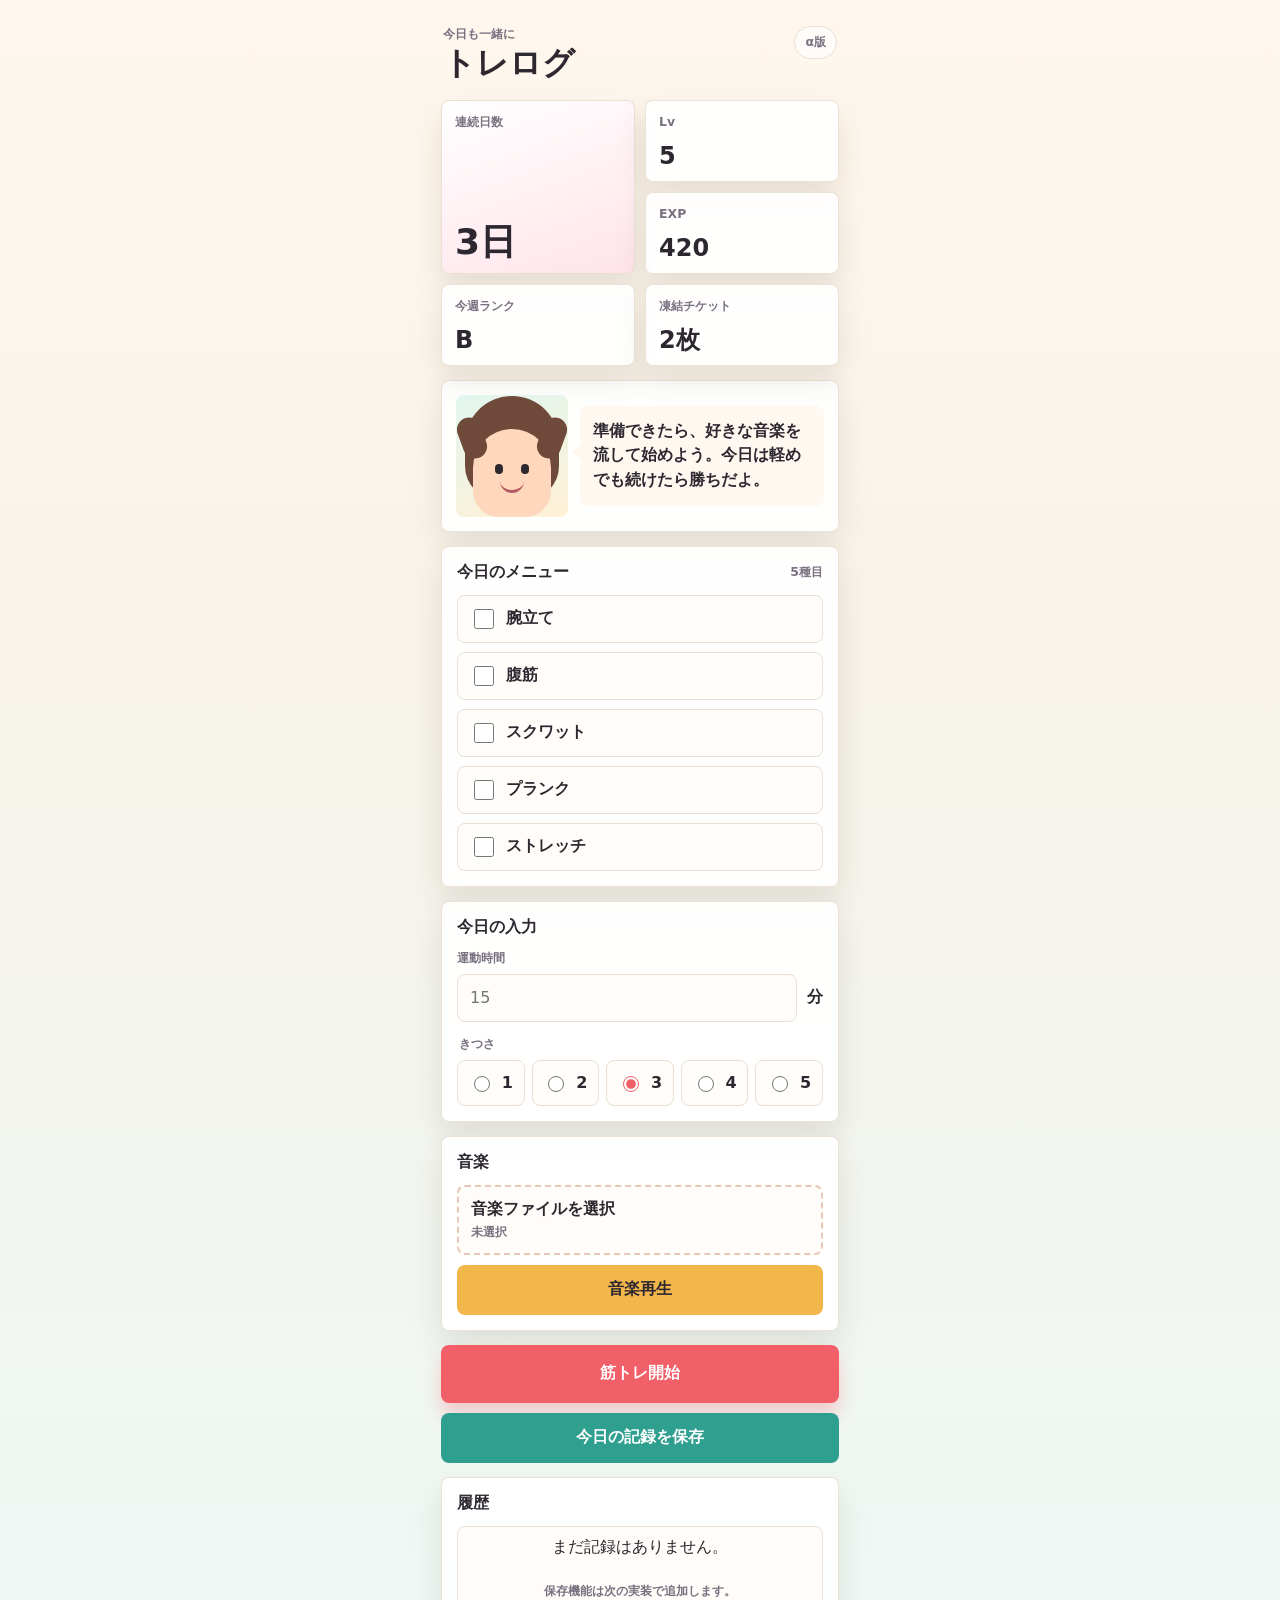
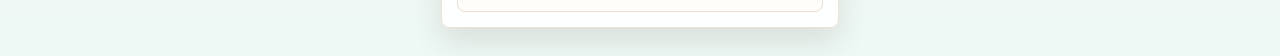
==== src/index.html @ da84accf "Create static alpha UI" ====
<!DOCTYPE html>
<html lang="ja">
<head>
  <meta charset="UTF-8">
  <meta name="viewport" content="width=device-width, initial-scale=1.0">
  <title>トレログ</title>
  <link rel="stylesheet" href="style.css">
</head>
<body>
  <main class="app-shell">
    <header class="app-header">
      <div>
        <p class="eyebrow">今日も一緒に</p>
        <h1>トレログ</h1>
      </div>
      <p class="today-label">α版</p>
    </header>

    <section class="dashboard" aria-label="ダッシュボード">
      <div class="status-card status-card-large">
        <span>連続日数</span>
        <strong>3日</strong>
      </div>
      <div class="status-card">
        <span>Lv</span>
        <strong>5</strong>
      </div>
      <div class="status-card">
        <span>EXP</span>
        <strong>420</strong>
      </div>
      <div class="status-card">
        <span>今週ランク</span>
        <strong>B</strong>
      </div>
      <div class="status-card">
        <span>凍結チケット</span>
        <strong>2枚</strong>
      </div>
    </section>

    <section class="trainer-area" aria-label="トレーナー">
      <div class="trainer-visual" aria-hidden="true">
        <div class="trainer-face">
          <span class="trainer-eye"></span>
          <span class="trainer-eye"></span>
          <span class="trainer-smile"></span>
        </div>
      </div>
      <div class="speech-bubble">
        <p>準備できたら、好きな音楽を流して始めよう。今日は軽めでも続けたら勝ちだよ。</p>
      </div>
    </section>

    <section class="panel" aria-labelledby="menu-title">
      <div class="section-heading">
        <h2 id="menu-title">今日のメニュー</h2>
        <span>5種目</span>
      </div>
      <div class="menu-list">
        <label><input type="checkbox"> 腕立て</label>
        <label><input type="checkbox"> 腹筋</label>
        <label><input type="checkbox"> スクワット</label>
        <label><input type="checkbox"> プランク</label>
        <label><input type="checkbox"> ストレッチ</label>
      </div>
    </section>

    <section class="panel" aria-labelledby="record-title">
      <div class="section-heading">
        <h2 id="record-title">今日の入力</h2>
      </div>
      <label class="field-label" for="workout-minutes">運動時間</label>
      <div class="input-row">
        <input id="workout-minutes" type="number" min="0" inputmode="numeric" placeholder="15">
        <span>分</span>
      </div>

      <fieldset class="effort-group">
        <legend>きつさ</legend>
        <label><input type="radio" name="effort" value="1"> 1</label>
        <label><input type="radio" name="effort" value="2"> 2</label>
        <label><input type="radio" name="effort" value="3" checked> 3</label>
        <label><input type="radio" name="effort" value="4"> 4</label>
        <label><input type="radio" name="effort" value="5"> 5</label>
      </fieldset>
    </section>

    <section class="panel" aria-labelledby="music-title">
      <div class="section-heading">
        <h2 id="music-title">音楽</h2>
      </div>
      <label class="file-picker" for="music-file">
        <span>音楽ファイルを選択</span>
        <small id="music-file-name">未選択</small>
      </label>
      <input id="music-file" class="visually-hidden" type="file" accept="audio/*">
      <button class="secondary-button" type="button">音楽再生</button>
    </section>

    <div class="action-area">
      <button class="primary-button" type="button">筋トレ開始</button>
      <button class="save-button" type="button">今日の記録を保存</button>
    </div>

    <section class="panel history-panel" aria-labelledby="history-title">
      <div class="section-heading">
        <h2 id="history-title">履歴</h2>
      </div>
      <div class="empty-history">
        <p>まだ記録はありません。</p>
        <span>保存機能は次の実装で追加します。</span>
      </div>
    </section>
  </main>

  <script src="app.js"></script>
</body>
</html>
---- src/style.css ----
:root {
  --bg: #f7f3ea;
  --surface: #ffffff;
  --ink: #2d2830;
  --muted: #7a7180;
  --line: #eadfd2;
  --primary: #f15f68;
  --primary-dark: #d8424e;
  --secondary: #2f9f8f;
  --accent: #f3b64b;
  --soft-pink: #ffe4ea;
  --soft-green: #e1f6ef;
  --shadow: 0 14px 30px rgba(75, 55, 35, 0.12);
}

* {
  box-sizing: border-box;
}

body {
  margin: 0;
  min-height: 100vh;
  background:
    linear-gradient(180deg, #fff7ed 0%, var(--bg) 42%, #eef8f5 100%);
  color: var(--ink);
  font-family: system-ui, -apple-system, BlinkMacSystemFont, "Segoe UI", sans-serif;
  letter-spacing: 0;
}

button,
input {
  font: inherit;
}

.app-shell {
  width: min(100%, 430px);
  min-height: 100vh;
  margin: 0 auto;
  padding: 20px 16px 28px;
}

.app-header {
  display: flex;
  align-items: flex-start;
  justify-content: space-between;
  gap: 16px;
  padding: 6px 2px 18px;
}

.eyebrow,
.today-label {
  margin: 0;
  color: var(--muted);
  font-size: 0.78rem;
  font-weight: 700;
}

h1,
h2,
p {
  margin: 0;
}

h1 {
  margin-top: 2px;
  font-size: 2rem;
  line-height: 1.15;
}

h2 {
  font-size: 1rem;
}

.today-label {
  padding: 7px 10px;
  border: 1px solid var(--line);
  border-radius: 999px;
  background: rgba(255, 255, 255, 0.7);
}

.dashboard {
  display: grid;
  grid-template-columns: repeat(2, minmax(0, 1fr));
  gap: 10px;
}

.status-card,
.panel,
.trainer-area {
  border: 1px solid rgba(234, 223, 210, 0.9);
  background: rgba(255, 255, 255, 0.92);
  box-shadow: var(--shadow);
}

.status-card {
  min-height: 82px;
  display: flex;
  flex-direction: column;
  justify-content: space-between;
  padding: 13px;
  border-radius: 8px;
}

.status-card-large {
  grid-row: span 2;
  min-height: 174px;
  background: linear-gradient(160deg, #ffffff 0%, var(--soft-pink) 100%);
}

.status-card span,
.section-heading span,
.field-label,
.file-picker small,
.empty-history span {
  color: var(--muted);
  font-size: 0.78rem;
  font-weight: 700;
}

.status-card strong {
  font-size: 1.5rem;
  line-height: 1;
}

.status-card-large strong {
  font-size: 2.25rem;
}

.trainer-area {
  display: grid;
  grid-template-columns: 112px 1fr;
  gap: 12px;
  align-items: center;
  margin-top: 14px;
  padding: 14px;
  border-radius: 8px;
}

.trainer-visual {
  height: 122px;
  display: grid;
  place-items: end center;
  border-radius: 8px;
  background: linear-gradient(160deg, var(--soft-green), #fff1d6);
  overflow: hidden;
}

.trainer-face {
  position: relative;
  width: 78px;
  height: 88px;
  border-radius: 42px 42px 28px 28px;
  background: #ffd7bc;
  box-shadow: 0 -25px 0 8px #6f4a3a;
}

.trainer-face::before,
.trainer-face::after {
  content: "";
  position: absolute;
  top: -12px;
  width: 24px;
  height: 42px;
  border-radius: 20px;
  background: #6f4a3a;
}

.trainer-face::before {
  left: -13px;
  transform: rotate(-20deg);
}

.trainer-face::after {
  right: -13px;
  transform: rotate(20deg);
}

.trainer-eye {
  position: absolute;
  top: 35px;
  width: 8px;
  height: 10px;
  border-radius: 999px;
  background: var(--ink);
}

.trainer-eye:first-child {
  left: 22px;
}

.trainer-eye:nth-child(2) {
  right: 22px;
}

.trainer-smile {
  position: absolute;
  left: 50%;
  bottom: 24px;
  width: 24px;
  height: 12px;
  border-bottom: 3px solid #b45b66;
  border-radius: 0 0 18px 18px;
  transform: translateX(-50%);
}

.speech-bubble {
  position: relative;
  padding: 13px;
  border-radius: 8px;
  background: #fff8f0;
  line-height: 1.55;
  font-weight: 700;
}

.speech-bubble::before {
  content: "";
  position: absolute;
  left: -8px;
  top: 38px;
  border-top: 8px solid transparent;
  border-bottom: 8px solid transparent;
  border-right: 8px solid #fff8f0;
}

.panel {
  margin-top: 14px;
  padding: 15px;
  border-radius: 8px;
}

.section-heading {
  display: flex;
  align-items: center;
  justify-content: space-between;
  gap: 12px;
  margin-bottom: 12px;
}

.menu-list {
  display: grid;
  gap: 9px;
}

.menu-list label,
.effort-group label {
  display: flex;
  align-items: center;
  gap: 9px;
  min-height: 44px;
  padding: 10px 12px;
  border: 1px solid var(--line);
  border-radius: 8px;
  background: #fffdf9;
  font-weight: 700;
}

input[type="checkbox"],
input[type="radio"] {
  width: 20px;
  height: 20px;
  accent-color: var(--primary);
}

.field-label {
  display: block;
  margin-bottom: 7px;
}

.input-row {
  display: grid;
  grid-template-columns: 1fr auto;
  gap: 10px;
  align-items: center;
  margin-bottom: 14px;
}

.input-row input {
  width: 100%;
  min-height: 48px;
  border: 1px solid var(--line);
  border-radius: 8px;
  padding: 0 12px;
  background: #fffdf9;
}

.input-row span {
  font-weight: 800;
}

.effort-group {
  display: grid;
  grid-template-columns: repeat(5, 1fr);
  gap: 7px;
  margin: 0;
  padding: 0;
  border: 0;
}

.effort-group legend {
  grid-column: 1 / -1;
  margin-bottom: 7px;
  color: var(--muted);
  font-size: 0.78rem;
  font-weight: 700;
}

.effort-group label {
  justify-content: center;
  min-height: 46px;
  padding: 8px 4px;
}

.effort-group input {
  width: 16px;
  height: 16px;
}

.file-picker {
  display: grid;
  gap: 4px;
  min-height: 64px;
  margin-bottom: 10px;
  padding: 12px;
  border: 2px dashed #e8c7b7;
  border-radius: 8px;
  background: #fffdf9;
  font-weight: 800;
}

.visually-hidden {
  position: absolute;
  width: 1px;
  height: 1px;
  padding: 0;
  overflow: hidden;
  clip: rect(0, 0, 0, 0);
  white-space: nowrap;
  border: 0;
}

.action-area {
  display: grid;
  gap: 10px;
  margin-top: 14px;
}

.primary-button,
.save-button,
.secondary-button {
  width: 100%;
  min-height: 50px;
  border: 0;
  border-radius: 8px;
  color: #ffffff;
  font-weight: 900;
  cursor: pointer;
}

.primary-button {
  min-height: 58px;
  background: var(--primary);
  box-shadow: 0 12px 18px rgba(241, 95, 104, 0.28);
}

.save-button {
  background: var(--secondary);
}

.secondary-button {
  color: var(--ink);
  background: var(--accent);
}

.empty-history {
  min-height: 86px;
  display: grid;
  place-items: center;
  gap: 4px;
  border: 1px solid var(--line);
  border-radius: 8px;
  background: #fffdf9;
  text-align: center;
}

@media (max-width: 360px) {
  .app-shell {
    padding-inline: 12px;
  }

  .trainer-area {
    grid-template-columns: 96px 1fr;
  }

  .trainer-visual {
    height: 112px;
  }

  .speech-bubble {
    font-size: 0.9rem;
  }
}
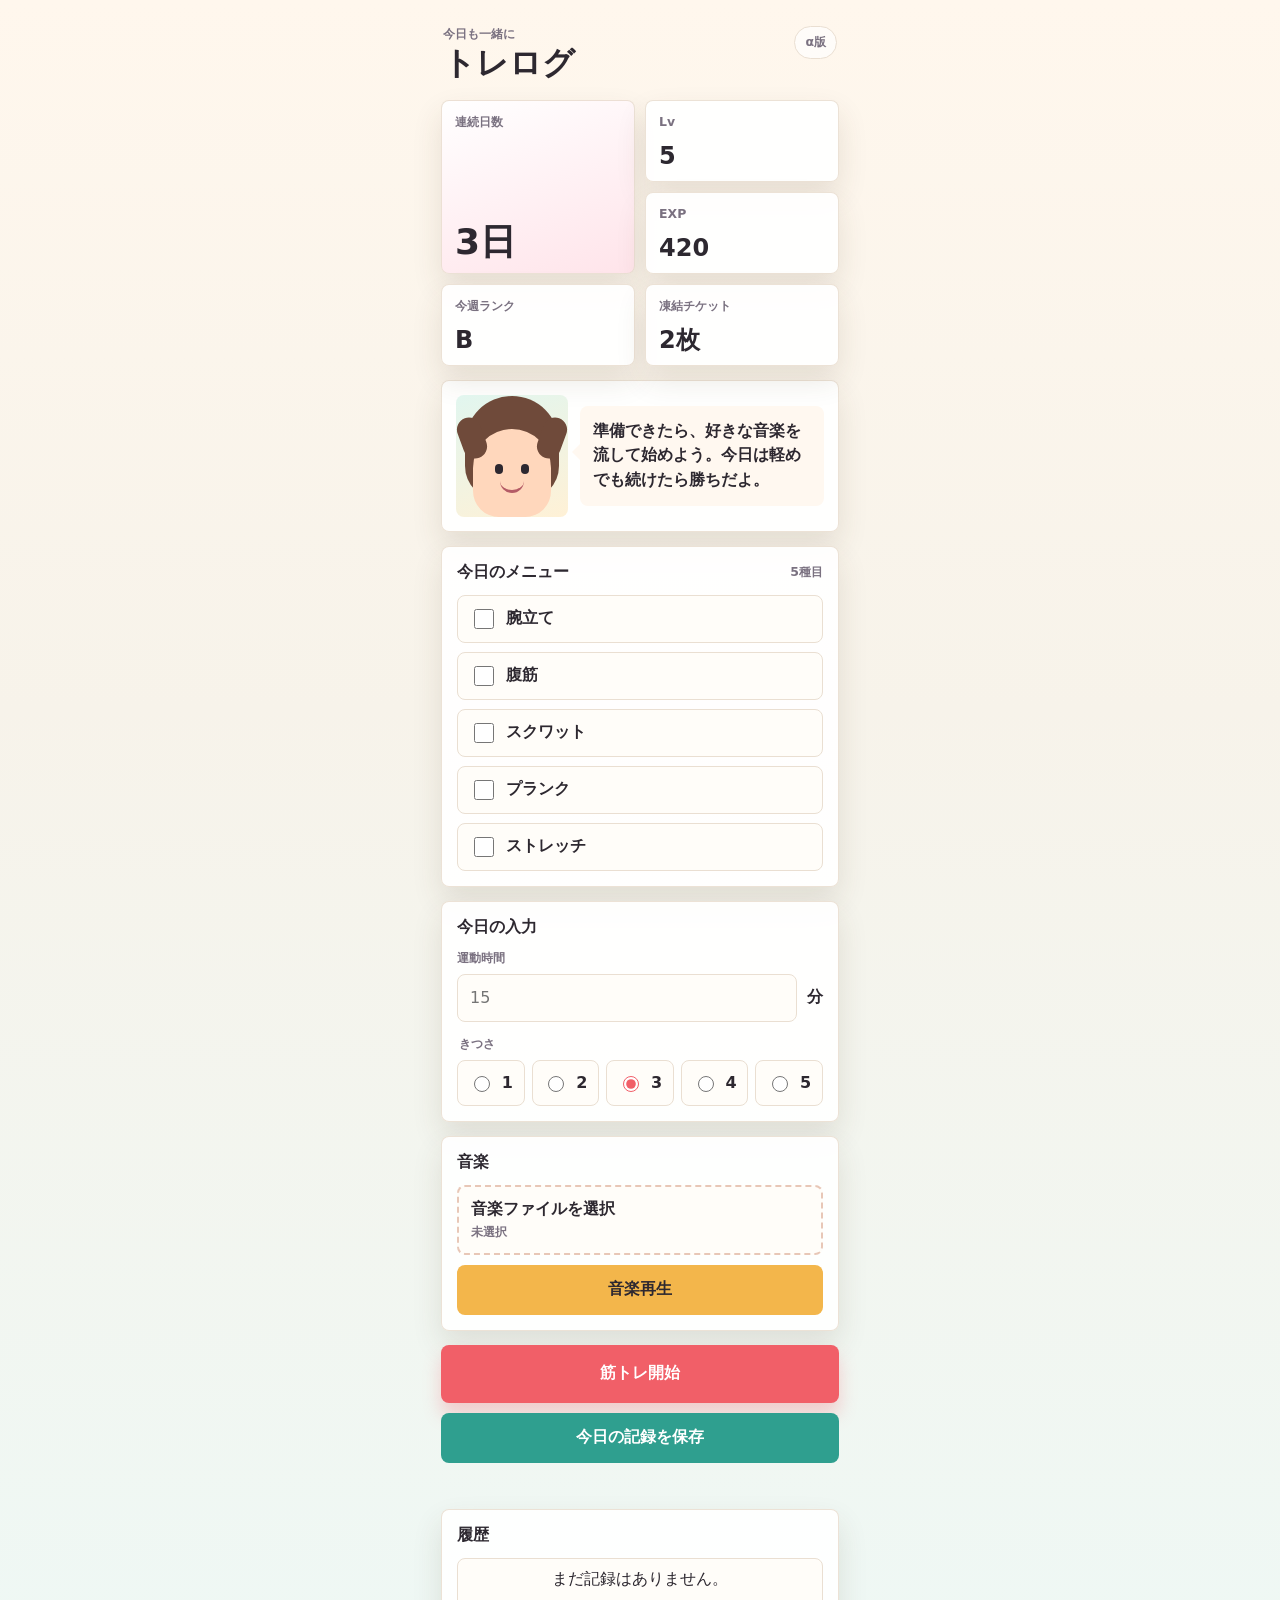
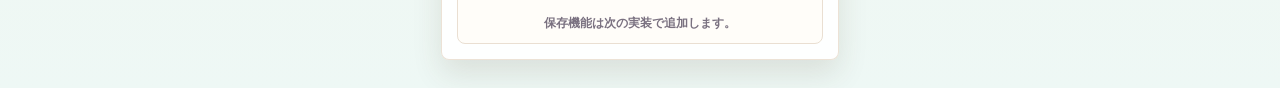
==== commit 064ee84c: "Add basic UI interactions" ====
--- a/src/index.html
+++ b/src/index.html
@@ -48,7 +48,7 @@
         </div>
       </div>
       <div class="speech-bubble">
-        <p>準備できたら、好きな音楽を流して始めよう。今日は軽めでも続けたら勝ちだよ。</p>
+        <p id="trainer-comment">準備できたら、好きな音楽を流して始めよう。今日は軽めでも続けたら勝ちだよ。</p>
       </div>
     </section>
 
@@ -58,11 +58,11 @@
         <span>5種目</span>
       </div>
       <div class="menu-list">
-        <label><input type="checkbox"> 腕立て</label>
-        <label><input type="checkbox"> 腹筋</label>
-        <label><input type="checkbox"> スクワット</label>
-        <label><input type="checkbox"> プランク</label>
-        <label><input type="checkbox"> ストレッチ</label>
+        <label><input type="checkbox" name="menu" value="腕立て"> 腕立て</label>
+        <label><input type="checkbox" name="menu" value="腹筋"> 腹筋</label>
+        <label><input type="checkbox" name="menu" value="スクワット"> スクワット</label>
+        <label><input type="checkbox" name="menu" value="プランク"> プランク</label>
+        <label><input type="checkbox" name="menu" value="ストレッチ"> ストレッチ</label>
       </div>
     </section>
 
@@ -95,22 +95,25 @@
         <small id="music-file-name">未選択</small>
       </label>
       <input id="music-file" class="visually-hidden" type="file" accept="audio/*">
-      <button class="secondary-button" type="button">音楽再生</button>
+      <button id="play-music-button" class="secondary-button" type="button">音楽再生</button>
+      <audio id="music-player"></audio>
     </section>
 
     <div class="action-area">
-      <button class="primary-button" type="button">筋トレ開始</button>
-      <button class="save-button" type="button">今日の記録を保存</button>
+      <button id="start-workout-button" class="primary-button" type="button">筋トレ開始</button>
+      <button id="save-record-button" class="save-button" type="button">今日の記録を保存</button>
+      <p id="form-message" class="form-message" aria-live="polite"></p>
     </div>
 
     <section class="panel history-panel" aria-labelledby="history-title">
       <div class="section-heading">
         <h2 id="history-title">履歴</h2>
       </div>
-      <div class="empty-history">
+      <div id="empty-history" class="empty-history">
         <p>まだ記録はありません。</p>
         <span>保存機能は次の実装で追加します。</span>
       </div>
+      <ul id="history-list" class="history-list"></ul>
     </section>
   </main>
 
--- a/src/style.css
+++ b/src/style.css
@@ -371,6 +371,18 @@
   background: var(--accent);
 }
 
+.form-message {
+  min-height: 22px;
+  color: var(--primary-dark);
+  font-size: 0.86rem;
+  font-weight: 800;
+  text-align: center;
+}
+
+.form-message.success {
+  color: var(--secondary);
+}
+
 .empty-history {
   min-height: 86px;
   display: grid;
@@ -380,6 +392,38 @@
   border-radius: 8px;
   background: #fffdf9;
   text-align: center;
+}
+
+.empty-history.hidden {
+  display: none;
+}
+
+.history-list {
+  display: grid;
+  gap: 10px;
+  margin: 0;
+  padding: 0;
+  list-style: none;
+}
+
+.history-item {
+  display: grid;
+  gap: 7px;
+  padding: 12px;
+  border: 1px solid var(--line);
+  border-radius: 8px;
+  background: #fffdf9;
+}
+
+.history-item strong {
+  font-size: 0.95rem;
+}
+
+.history-item span {
+  color: var(--muted);
+  font-size: 0.84rem;
+  font-weight: 700;
+  line-height: 1.45;
 }
 
 @media (max-width: 360px) {
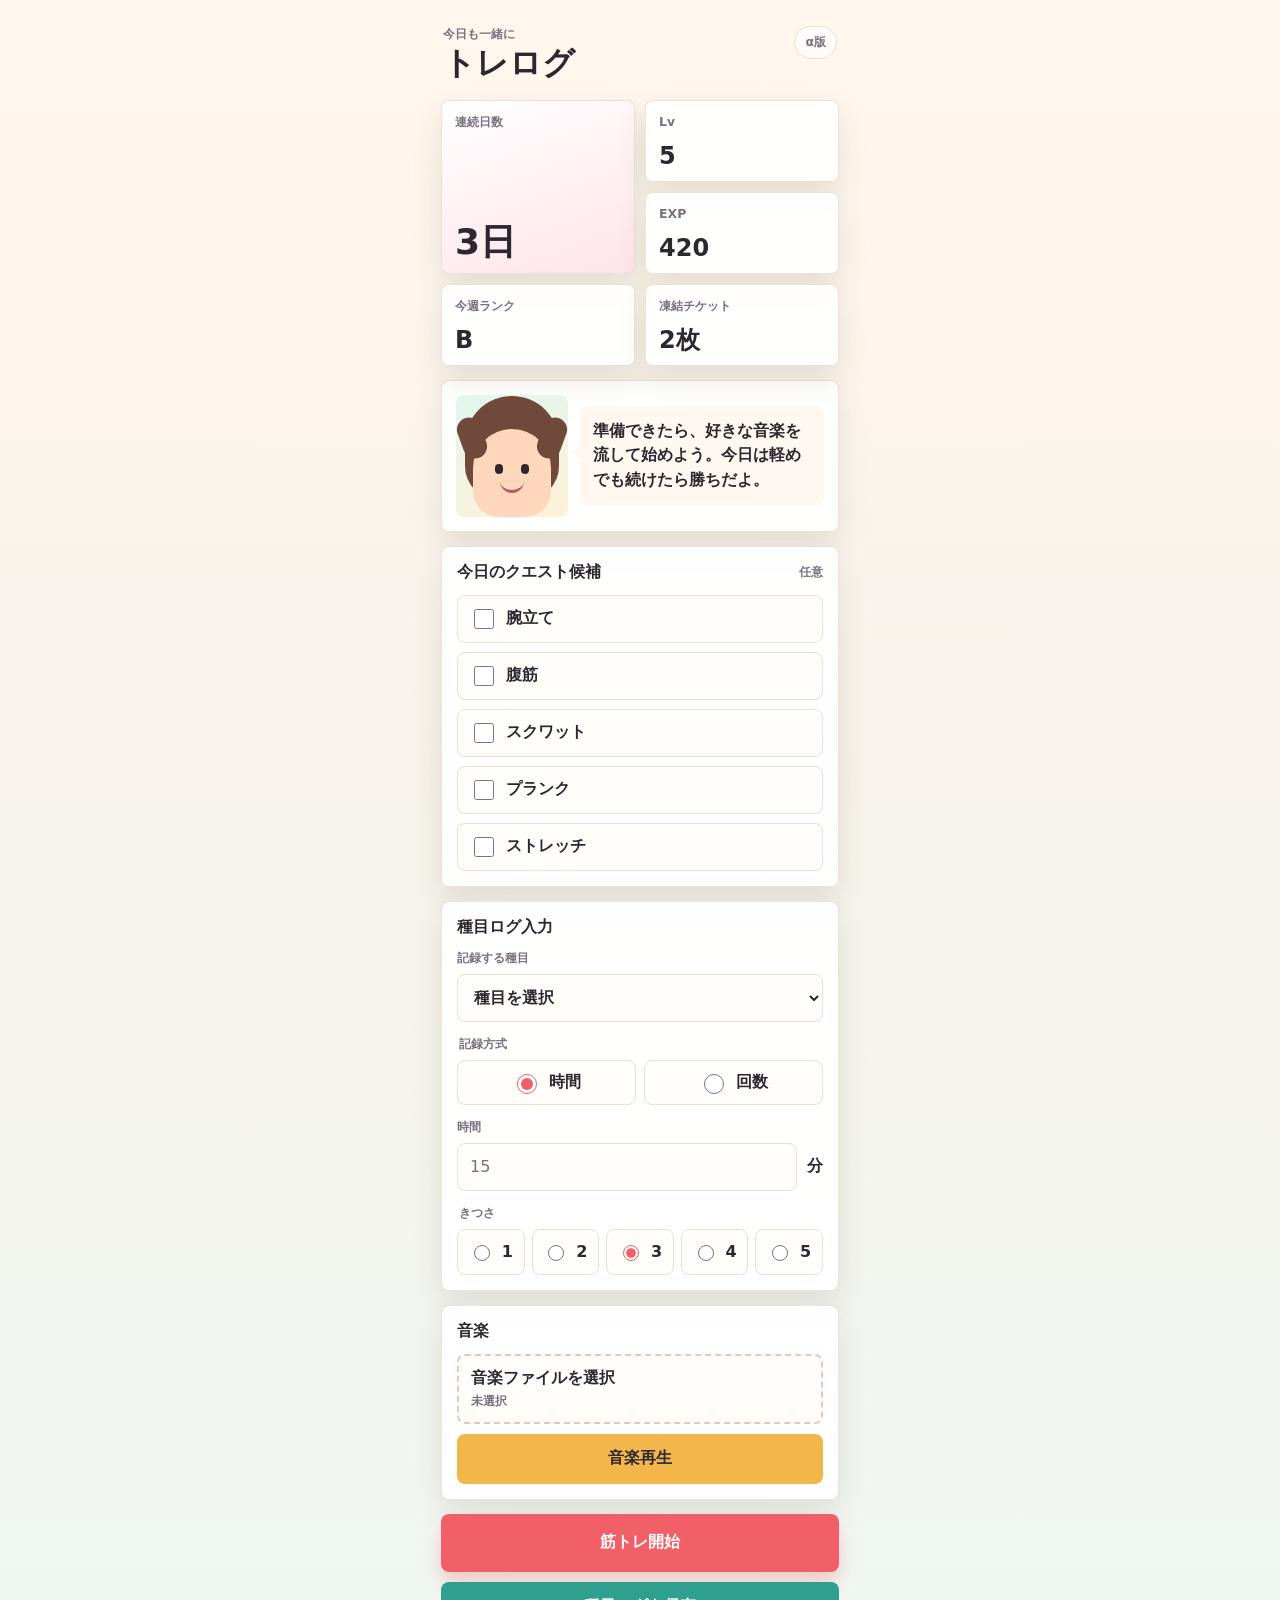
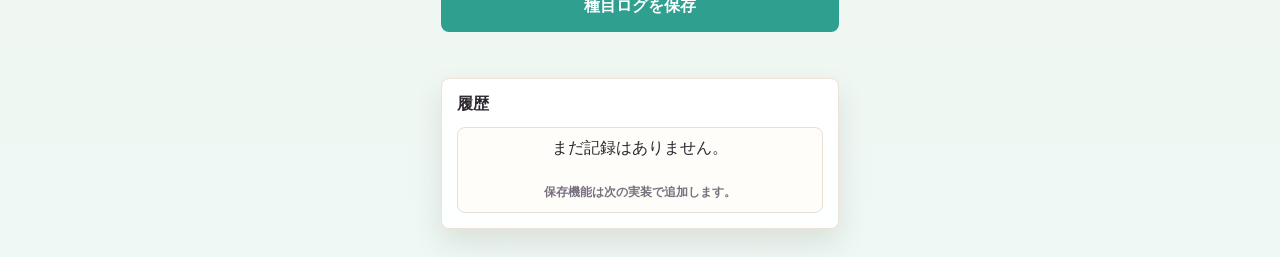
==== commit 0533271f: "Update exercise log input UI" ====
--- a/src/index.html
+++ b/src/index.html
@@ -54,8 +54,8 @@
 
     <section class="panel" aria-labelledby="menu-title">
       <div class="section-heading">
-        <h2 id="menu-title">今日のメニュー</h2>
-        <span>5種目</span>
+        <h2 id="menu-title">今日のクエスト候補</h2>
+        <span>任意</span>
       </div>
       <div class="menu-list">
         <label><input type="checkbox" name="menu" value="腕立て"> 腕立て</label>
@@ -68,12 +68,28 @@
 
     <section class="panel" aria-labelledby="record-title">
       <div class="section-heading">
-        <h2 id="record-title">今日の入力</h2>
+        <h2 id="record-title">種目ログ入力</h2>
       </div>
-      <label class="field-label" for="workout-minutes">運動時間</label>
+      <label class="field-label" for="exercise-select">記録する種目</label>
+      <select id="exercise-select" class="select-field">
+        <option value="">種目を選択</option>
+        <option value="腕立て">腕立て</option>
+        <option value="腹筋">腹筋</option>
+        <option value="スクワット">スクワット</option>
+        <option value="プランク">プランク</option>
+        <option value="ストレッチ">ストレッチ</option>
+      </select>
+
+      <fieldset class="record-type-group">
+        <legend>記録方式</legend>
+        <label><input type="radio" name="record-type" value="time" checked> 時間</label>
+        <label><input type="radio" name="record-type" value="count"> 回数</label>
+      </fieldset>
+
+      <label id="record-amount-label" class="field-label" for="record-amount">時間</label>
       <div class="input-row">
-        <input id="workout-minutes" type="number" min="0" inputmode="numeric" placeholder="15">
-        <span>分</span>
+        <input id="record-amount" type="number" min="0" inputmode="numeric" placeholder="15">
+        <span id="record-unit">分</span>
       </div>
 
       <fieldset class="effort-group">
@@ -101,7 +117,7 @@
 
     <div class="action-area">
       <button id="start-workout-button" class="primary-button" type="button">筋トレ開始</button>
-      <button id="save-record-button" class="save-button" type="button">今日の記録を保存</button>
+      <button id="save-record-button" class="save-button" type="button">種目ログを保存</button>
       <p id="form-message" class="form-message" aria-live="polite"></p>
     </div>
 
--- a/src/style.css
+++ b/src/style.css
@@ -28,7 +28,8 @@
 }
 
 button,
-input {
+input,
+select {
   font: inherit;
 }
 
@@ -242,7 +243,8 @@
 }
 
 .menu-list label,
-.effort-group label {
+.effort-group label,
+.record-type-group label {
   display: flex;
   align-items: center;
   gap: 9px;
@@ -266,6 +268,18 @@
   margin-bottom: 7px;
 }
 
+.select-field {
+  width: 100%;
+  min-height: 48px;
+  margin-bottom: 14px;
+  border: 1px solid var(--line);
+  border-radius: 8px;
+  padding: 0 12px;
+  background: #fffdf9;
+  color: var(--ink);
+  font-weight: 700;
+}
+
 .input-row {
   display: grid;
   grid-template-columns: 1fr auto;
@@ -285,6 +299,27 @@
 
 .input-row span {
   font-weight: 800;
+}
+
+.record-type-group {
+  display: grid;
+  grid-template-columns: repeat(2, 1fr);
+  gap: 8px;
+  margin: 0 0 14px;
+  padding: 0;
+  border: 0;
+}
+
+.record-type-group legend {
+  grid-column: 1 / -1;
+  margin-bottom: 7px;
+  color: var(--muted);
+  font-size: 0.78rem;
+  font-weight: 700;
+}
+
+.record-type-group label {
+  justify-content: center;
 }
 
 .effort-group {
@@ -366,6 +401,12 @@
   background: var(--secondary);
 }
 
+.save-button:disabled {
+  background: #9db9b2;
+  cursor: not-allowed;
+  opacity: 0.75;
+}
+
 .secondary-button {
   color: var(--ink);
   background: var(--accent);
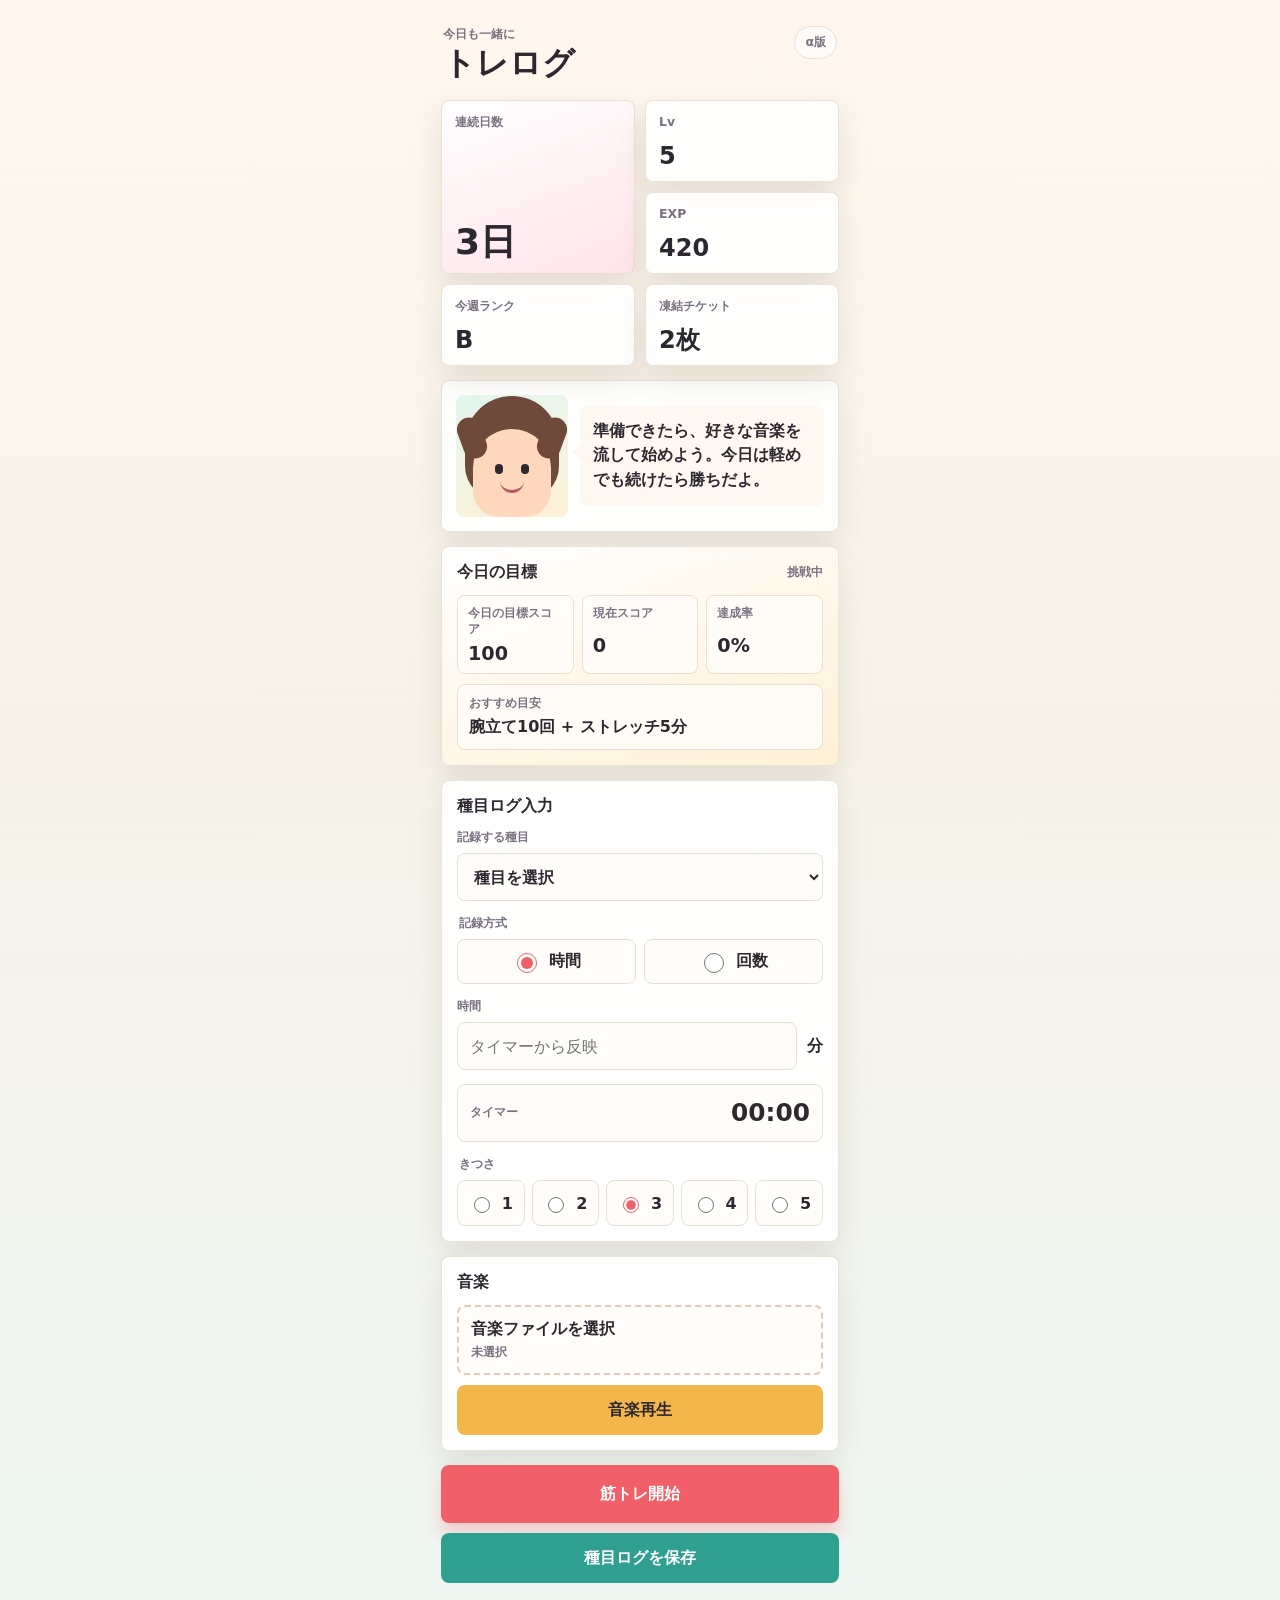
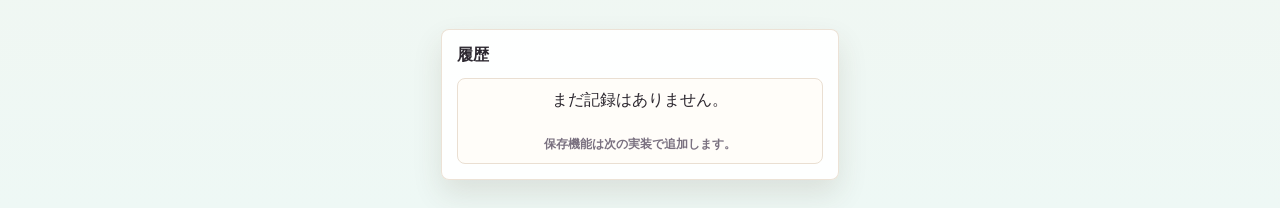
==== commit b9f256de: "Refine exercise log and goal score UI" ====
--- a/src/index.html
+++ b/src/index.html
@@ -52,17 +52,28 @@
       </div>
     </section>
 
-    <section class="panel" aria-labelledby="menu-title">
+    <section class="panel goal-card" aria-labelledby="goal-title">
       <div class="section-heading">
-        <h2 id="menu-title">今日のクエスト候補</h2>
-        <span>任意</span>
+        <h2 id="goal-title">今日の目標</h2>
+        <span id="goal-status">あと少し</span>
       </div>
-      <div class="menu-list">
-        <label><input type="checkbox" name="menu" value="腕立て"> 腕立て</label>
-        <label><input type="checkbox" name="menu" value="腹筋"> 腹筋</label>
-        <label><input type="checkbox" name="menu" value="スクワット"> スクワット</label>
-        <label><input type="checkbox" name="menu" value="プランク"> プランク</label>
-        <label><input type="checkbox" name="menu" value="ストレッチ"> ストレッチ</label>
+      <div class="goal-grid">
+        <div>
+          <span>今日の目標スコア</span>
+          <strong id="target-score">100</strong>
+        </div>
+        <div>
+          <span>現在スコア</span>
+          <strong id="current-score">0</strong>
+        </div>
+        <div>
+          <span>達成率</span>
+          <strong id="achievement-rate">0%</strong>
+        </div>
+      </div>
+      <div class="goal-tip">
+        <span>おすすめ目安</span>
+        <p id="goal-recommendation">腕立て10回 + ストレッチ5分</p>
       </div>
     </section>
 
@@ -78,7 +89,12 @@
         <option value="スクワット">スクワット</option>
         <option value="プランク">プランク</option>
         <option value="ストレッチ">ストレッチ</option>
+        <option value="custom">その他 / 新規追加</option>
       </select>
+      <div id="custom-exercise-area" class="custom-exercise-area hidden">
+        <label class="field-label" for="custom-exercise-name">新しい種目名</label>
+        <input id="custom-exercise-name" class="text-field" type="text" placeholder="例: 背筋">
+      </div>
 
       <fieldset class="record-type-group">
         <legend>記録方式</legend>
@@ -90,6 +106,11 @@
       <div class="input-row">
         <input id="record-amount" type="number" min="0" inputmode="numeric" placeholder="15">
         <span id="record-unit">分</span>
+      </div>
+
+      <div class="timer-card" aria-label="タイマー">
+        <span>タイマー</span>
+        <strong id="timer-display">00:00</strong>
       </div>
 
       <fieldset class="effort-group">
--- a/src/style.css
+++ b/src/style.css
@@ -237,12 +237,6 @@
   margin-bottom: 12px;
 }
 
-.menu-list {
-  display: grid;
-  gap: 9px;
-}
-
-.menu-list label,
 .effort-group label,
 .record-type-group label {
   display: flex;
@@ -256,19 +250,69 @@
   font-weight: 700;
 }
 
-input[type="checkbox"],
 input[type="radio"] {
   width: 20px;
   height: 20px;
   accent-color: var(--primary);
 }
 
+.goal-card {
+  background: linear-gradient(160deg, #ffffff 0%, #fff1d6 100%);
+}
+
+.goal-grid {
+  display: grid;
+  grid-template-columns: repeat(3, 1fr);
+  gap: 8px;
+  margin-bottom: 10px;
+}
+
+.goal-grid div,
+.goal-tip,
+.timer-card {
+  border: 1px solid var(--line);
+  border-radius: 8px;
+  background: rgba(255, 253, 249, 0.9);
+}
+
+.goal-grid div {
+  display: grid;
+  gap: 6px;
+  min-height: 72px;
+  padding: 10px;
+}
+
+.goal-grid span,
+.goal-tip span,
+.timer-card span {
+  color: var(--muted);
+  font-size: 0.74rem;
+  font-weight: 700;
+}
+
+.goal-grid strong {
+  font-size: 1.2rem;
+  line-height: 1;
+}
+
+.goal-tip {
+  display: grid;
+  gap: 4px;
+  padding: 11px;
+}
+
+.goal-tip p {
+  font-weight: 800;
+  line-height: 1.4;
+}
+
 .field-label {
   display: block;
   margin-bottom: 7px;
 }
 
-.select-field {
+.select-field,
+.text-field {
   width: 100%;
   min-height: 48px;
   margin-bottom: 14px;
@@ -278,6 +322,10 @@
   background: #fffdf9;
   color: var(--ink);
   font-weight: 700;
+}
+
+.custom-exercise-area.hidden {
+  display: none;
 }
 
 .input-row {
@@ -320,6 +368,22 @@
 
 .record-type-group label {
   justify-content: center;
+}
+
+.timer-card {
+  display: flex;
+  align-items: center;
+  justify-content: space-between;
+  gap: 12px;
+  min-height: 58px;
+  margin-bottom: 14px;
+  padding: 11px 12px;
+}
+
+.timer-card strong {
+  font-size: 1.55rem;
+  line-height: 1;
+  font-variant-numeric: tabular-nums;
 }
 
 .effort-group {
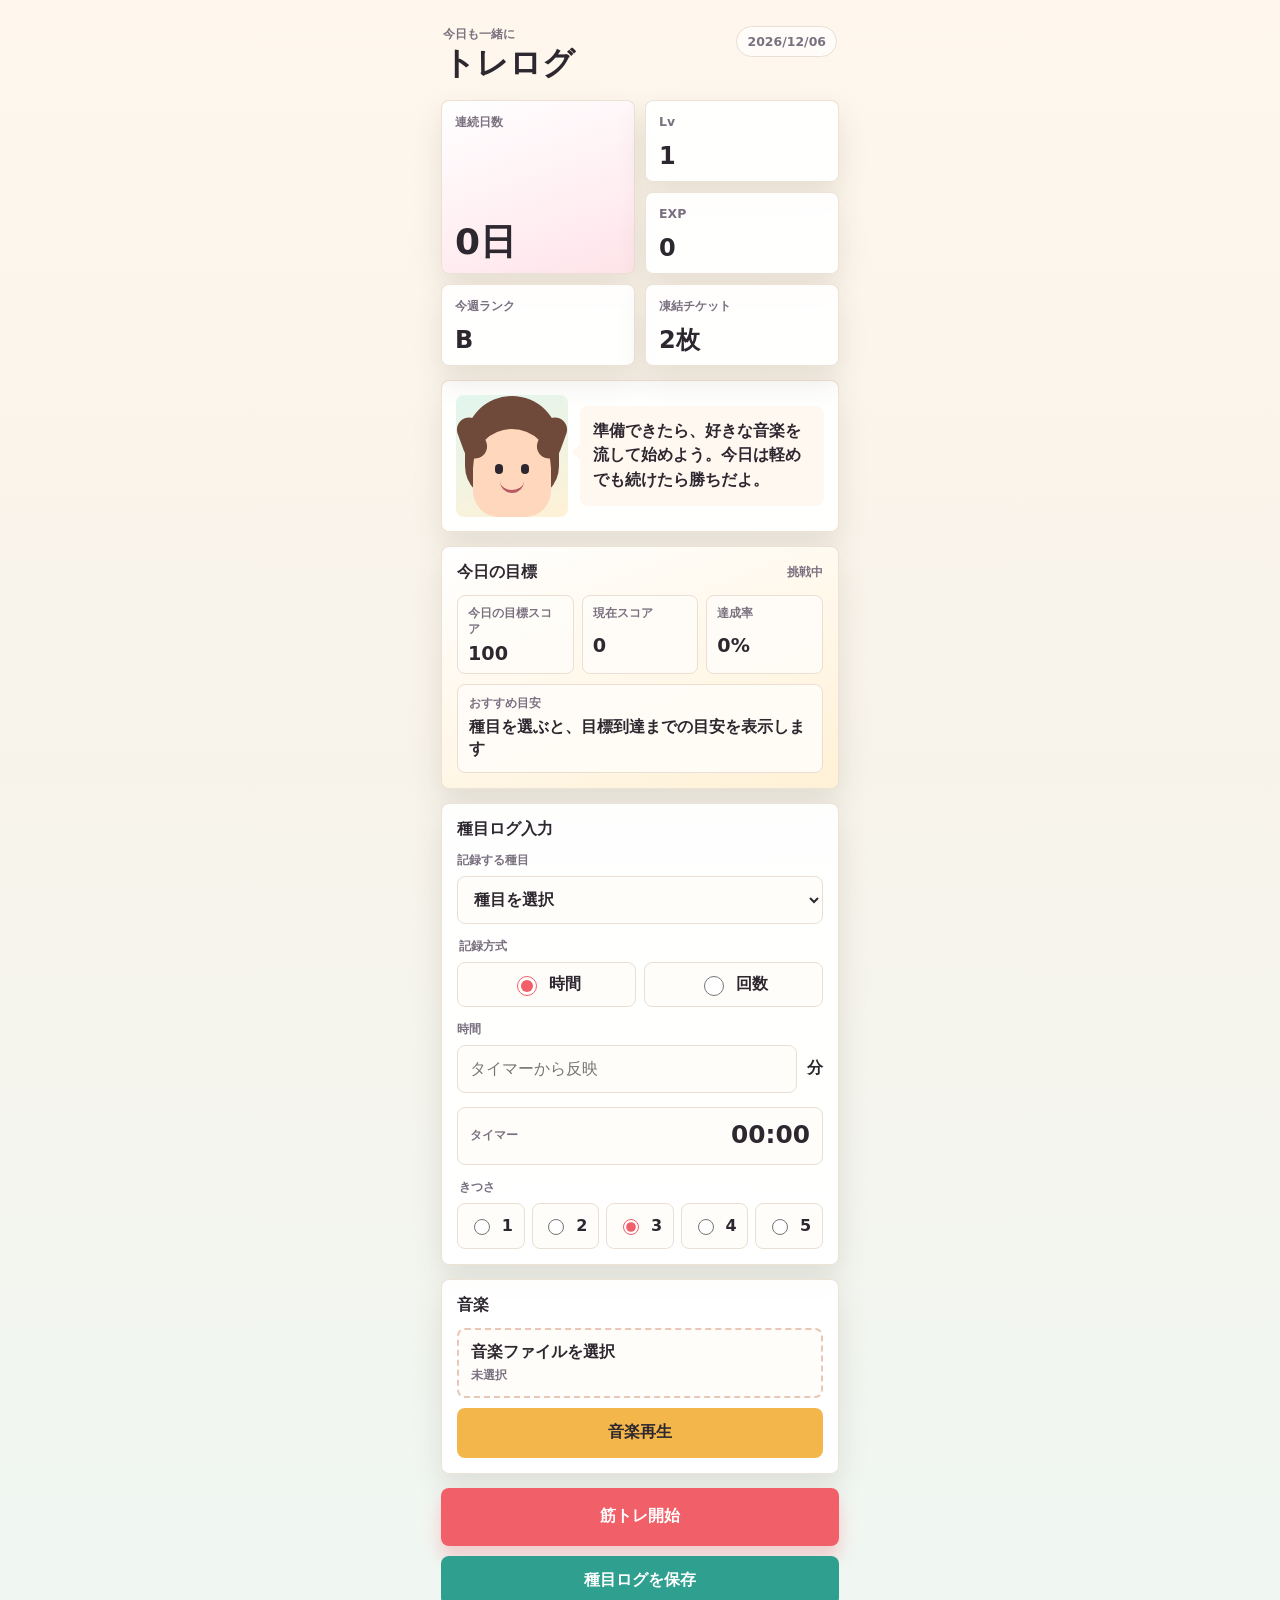
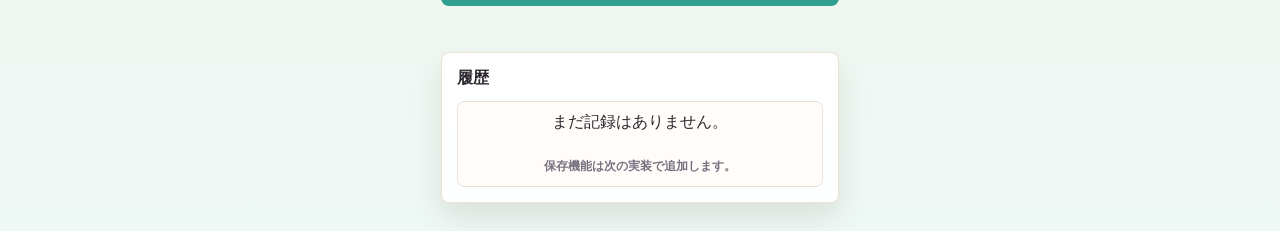
==== commit c6088c85: "Add persistent records and progress tracking" ====
--- a/src/index.html
+++ b/src/index.html
@@ -13,21 +13,21 @@
         <p class="eyebrow">今日も一緒に</p>
         <h1>トレログ</h1>
       </div>
-      <p class="today-label">α版</p>
+      <p id="today-label" class="today-label">α版</p>
     </header>
 
     <section class="dashboard" aria-label="ダッシュボード">
       <div class="status-card status-card-large">
         <span>連続日数</span>
-        <strong>3日</strong>
+        <strong id="streak-days">0日</strong>
       </div>
       <div class="status-card">
         <span>Lv</span>
-        <strong>5</strong>
+        <strong id="level-display">1</strong>
       </div>
       <div class="status-card">
         <span>EXP</span>
-        <strong>420</strong>
+        <strong id="total-exp">0</strong>
       </div>
       <div class="status-card">
         <span>今週ランク</span>
@@ -99,7 +99,7 @@
       <fieldset class="record-type-group">
         <legend>記録方式</legend>
         <label><input type="radio" name="record-type" value="time" checked> 時間</label>
-        <label><input type="radio" name="record-type" value="count"> 回数</label>
+        <label><input type="radio" name="record-type" value="reps"> 回数</label>
       </fieldset>
 
       <label id="record-amount-label" class="field-label" for="record-amount">時間</label>
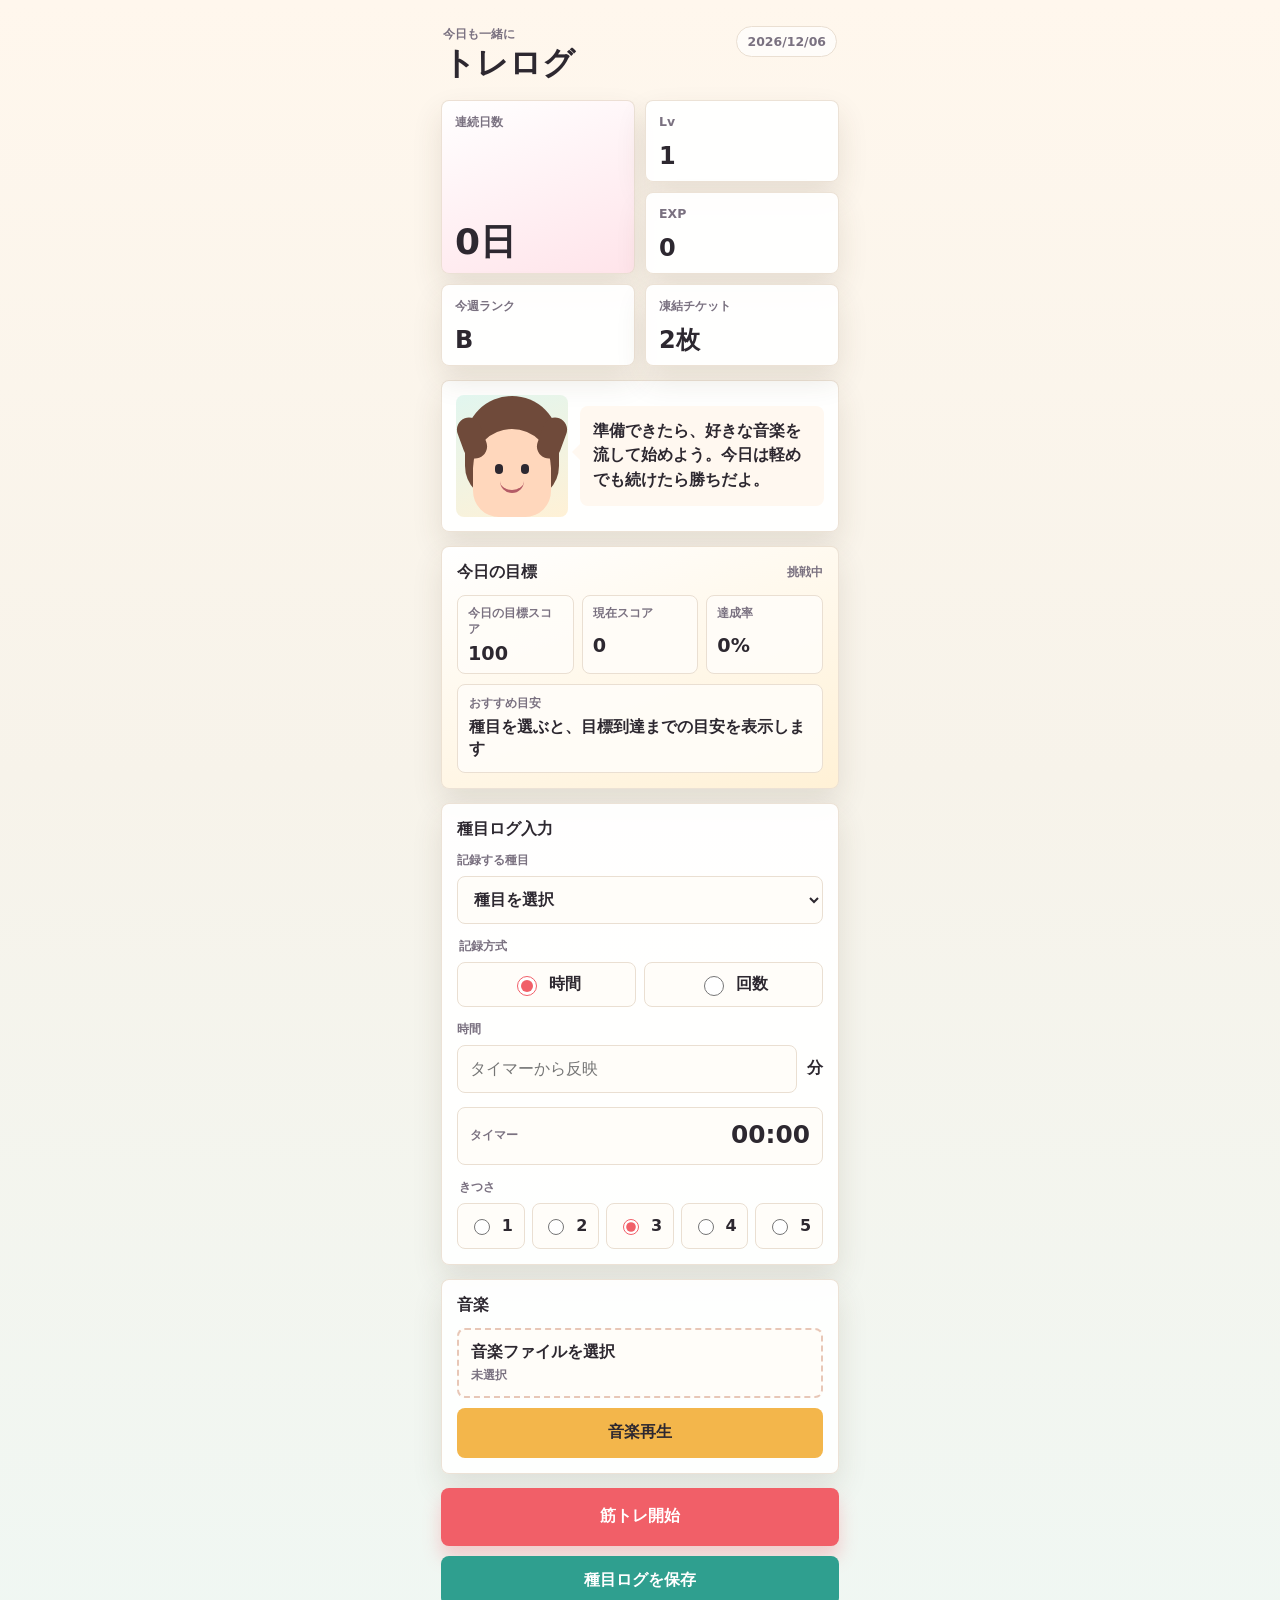
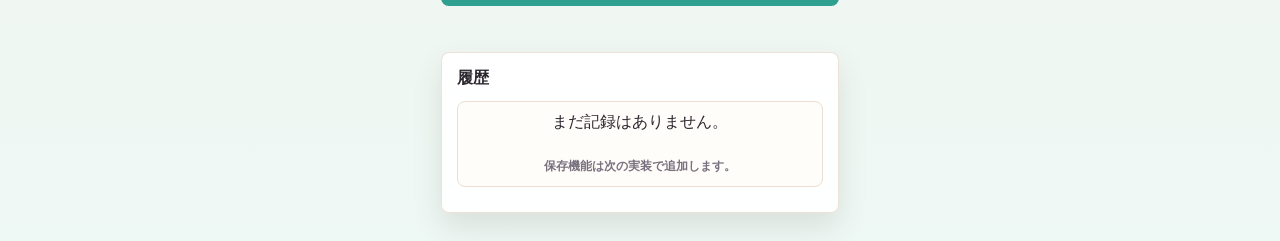
==== commit 6a1fdc49: "Add freeze ticket and daily reward system" ====
--- a/src/index.html
+++ b/src/index.html
@@ -35,7 +35,7 @@
       </div>
       <div class="status-card">
         <span>凍結チケット</span>
-        <strong>2枚</strong>
+        <strong id="freeze-tickets">2枚</strong>
       </div>
     </section>
 
@@ -151,6 +151,7 @@
         <span>保存機能は次の実装で追加します。</span>
       </div>
       <ul id="history-list" class="history-list"></ul>
+      <div id="frozen-dates" class="frozen-dates"></div>
     </section>
   </main>
 
--- a/src/style.css
+++ b/src/style.css
@@ -531,6 +531,18 @@
   line-height: 1.45;
 }
 
+.frozen-dates {
+  display: grid;
+  gap: 6px;
+  margin-top: 10px;
+}
+
+.frozen-dates span {
+  color: var(--muted);
+  font-size: 0.78rem;
+  font-weight: 700;
+}
+
 @media (max-width: 360px) {
   .app-shell {
     padding-inline: 12px;
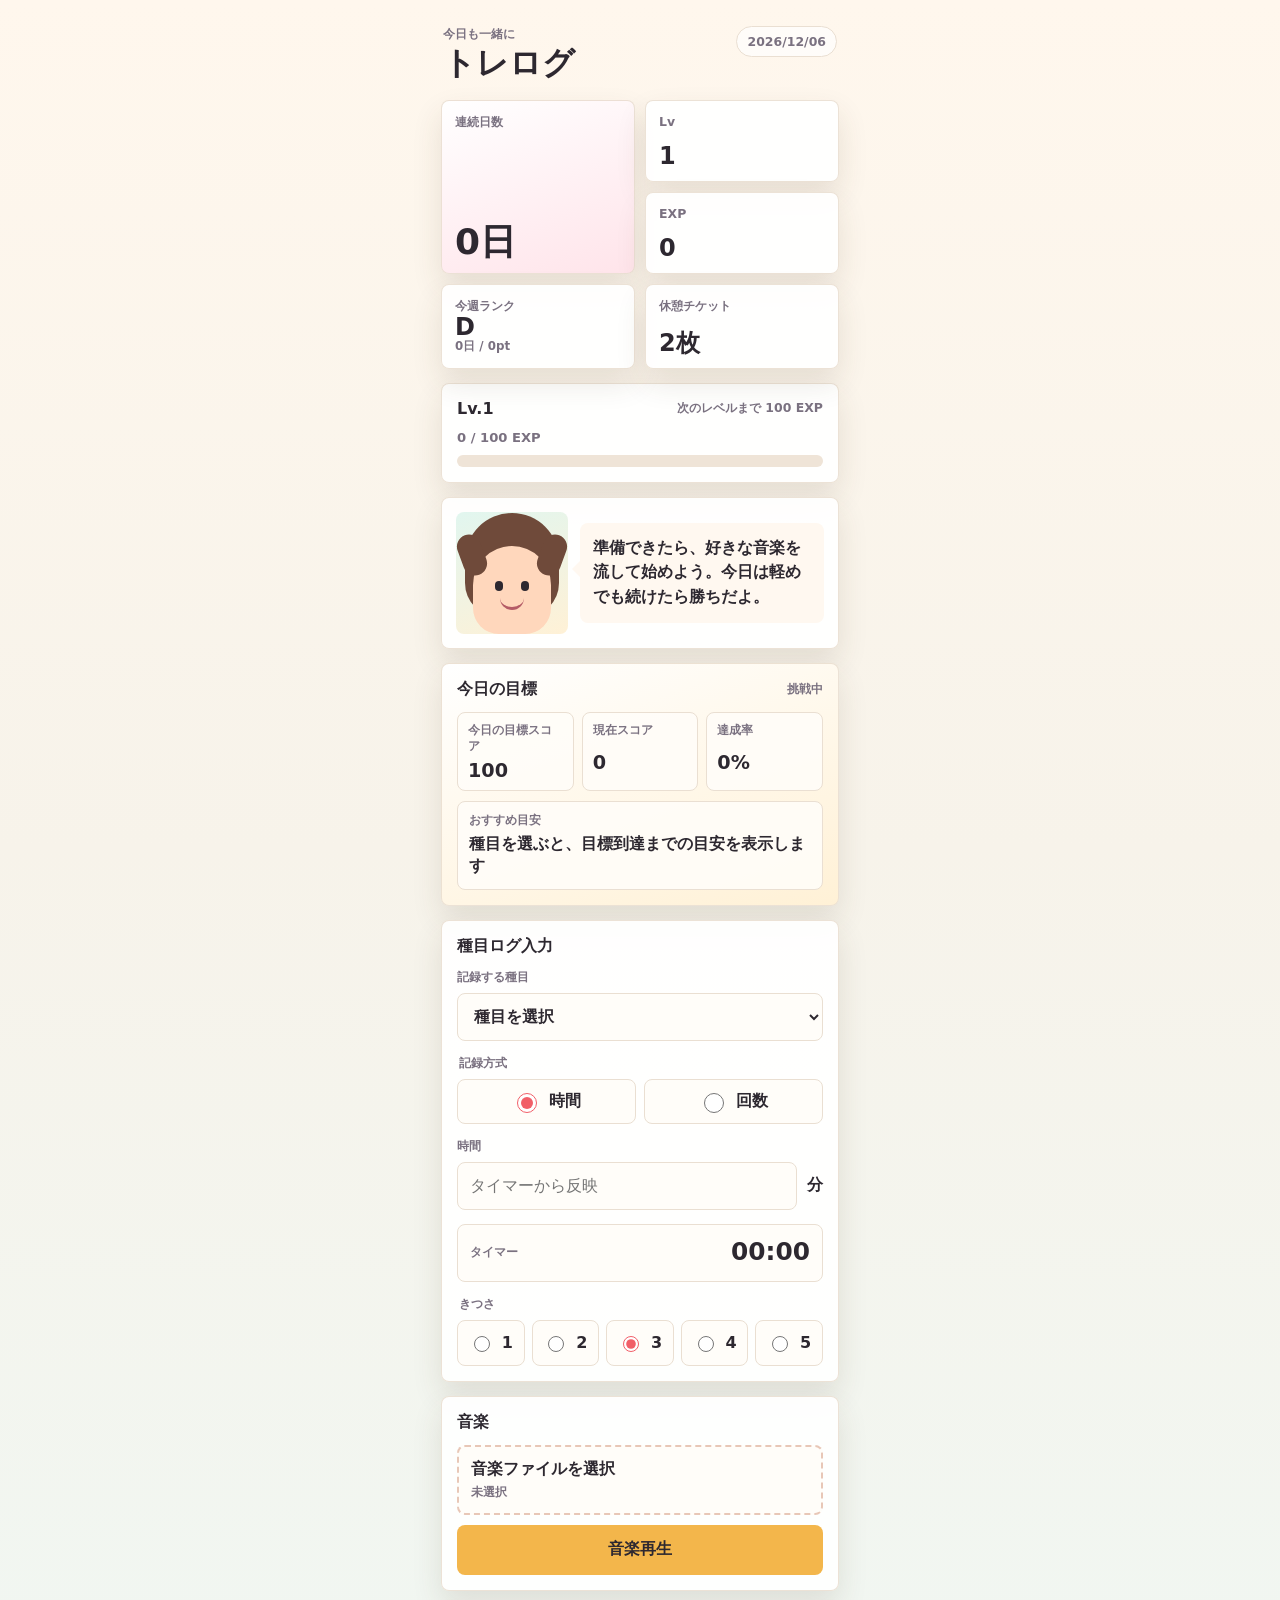
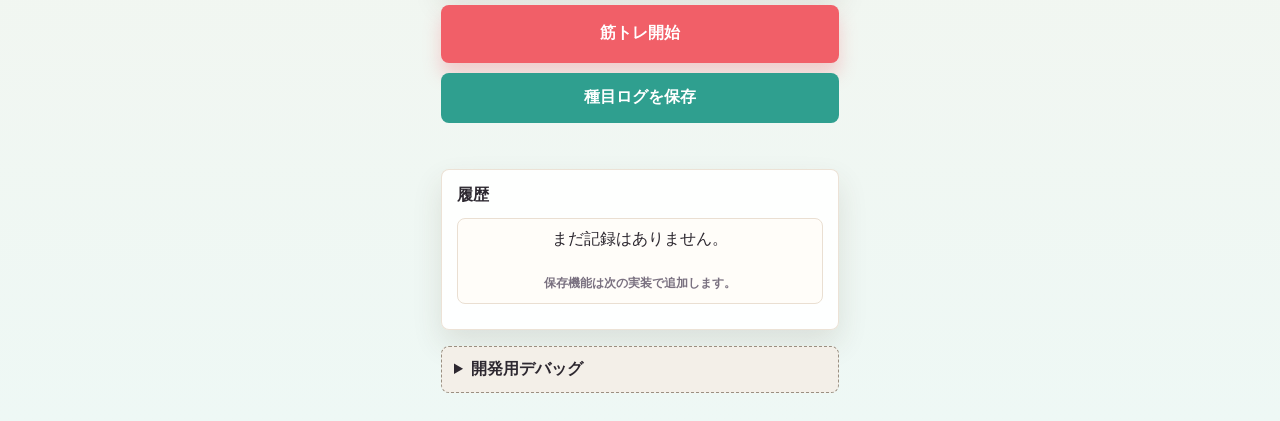
==== commit abd1e9b5: "Add rest ticket rewards and debug tools" ====
--- a/src/index.html
+++ b/src/index.html
@@ -31,11 +31,25 @@
       </div>
       <div class="status-card">
         <span>今週ランク</span>
-        <strong>B</strong>
+        <strong id="weekly-rank">D</strong>
+        <small id="weekly-rank-detail">0日 / 0pt</small>
       </div>
       <div class="status-card">
-        <span>凍結チケット</span>
-        <strong id="freeze-tickets">2枚</strong>
+        <span>休憩チケット</span>
+        <strong id="rest-tickets">2枚</strong>
+      </div>
+    </section>
+
+    <section class="panel level-progress-panel" aria-label="レベル進捗">
+      <div class="section-heading">
+        <h2 id="level-progress-title">Lv.1</h2>
+        <span id="next-level-exp">次のレベルまで 100 EXP</span>
+      </div>
+      <div class="level-exp-row">
+        <span id="level-exp-text">0 / 100 EXP</span>
+      </div>
+      <div class="level-progress-bar" aria-hidden="true">
+        <span id="level-progress-fill"></span>
       </div>
     </section>
 
@@ -151,7 +165,30 @@
         <span>保存機能は次の実装で追加します。</span>
       </div>
       <ul id="history-list" class="history-list"></ul>
-      <div id="frozen-dates" class="frozen-dates"></div>
+      <div id="rest-dates" class="rest-dates"></div>
+    </section>
+
+    <section id="debug-panel" class="debug-panel">
+      <details>
+        <summary>開発用デバッグ</summary>
+        <div class="debug-actions">
+          <button id="debug-clear-records" type="button">記録データを削除</button>
+          <button id="debug-clear-state" type="button">状態データを削除</button>
+          <button id="debug-clear-all" type="button">全データを削除</button>
+          <button id="debug-add-rest-ticket" type="button">休憩チケット +1</button>
+          <button id="debug-zero-rest-ticket" type="button">休憩チケットを0にする</button>
+        </div>
+        <div class="debug-date-row">
+          <input id="debug-test-date" type="date">
+          <button id="debug-add-date-record" type="button">任意の日付のテスト記録を追加</button>
+        </div>
+        <div class="debug-actions">
+          <button id="debug-add-yesterday-record" type="button">昨日のテスト記録を追加</button>
+          <button id="debug-add-three-days-record" type="button">3日前のテスト記録を追加</button>
+          <button id="debug-refresh-storage" type="button">localStorage内容を表示</button>
+        </div>
+        <pre id="debug-storage-output"></pre>
+      </details>
     </section>
   </main>
 
--- a/src/style.css
+++ b/src/style.css
@@ -123,6 +123,12 @@
   line-height: 1;
 }
 
+.status-card small {
+  color: var(--muted);
+  font-size: 0.74rem;
+  font-weight: 700;
+}
+
 .status-card-large strong {
   font-size: 2.25rem;
 }
@@ -260,6 +266,35 @@
   background: linear-gradient(160deg, #ffffff 0%, #fff1d6 100%);
 }
 
+.level-progress-panel {
+  background: rgba(255, 255, 255, 0.92);
+}
+
+.level-exp-row {
+  display: flex;
+  justify-content: space-between;
+  color: var(--muted);
+  font-size: 0.82rem;
+  font-weight: 800;
+}
+
+.level-progress-bar {
+  height: 12px;
+  margin-top: 10px;
+  border-radius: 999px;
+  background: #efe4d7;
+  overflow: hidden;
+}
+
+.level-progress-bar span {
+  display: block;
+  width: 0%;
+  height: 100%;
+  border-radius: inherit;
+  background: linear-gradient(90deg, var(--primary), var(--accent));
+  transition: width 0.25s ease;
+}
+
 .goal-grid {
   display: grid;
   grid-template-columns: repeat(3, 1fr);
@@ -531,16 +566,72 @@
   line-height: 1.45;
 }
 
-.frozen-dates {
+.rest-dates {
   display: grid;
   gap: 6px;
   margin-top: 10px;
 }
 
-.frozen-dates span {
+.rest-dates span {
   color: var(--muted);
   font-size: 0.78rem;
   font-weight: 700;
+}
+
+.debug-panel {
+  margin-top: 16px;
+  border: 1px dashed #9b8f81;
+  border-radius: 8px;
+  background: #f3efe8;
+  padding: 12px;
+}
+
+.debug-panel.hidden {
+  display: none;
+}
+
+.debug-panel summary {
+  cursor: pointer;
+  font-weight: 900;
+}
+
+.debug-actions,
+.debug-date-row {
+  display: grid;
+  gap: 8px;
+  margin-top: 10px;
+}
+
+.debug-actions {
+  grid-template-columns: repeat(2, minmax(0, 1fr));
+}
+
+.debug-date-row {
+  grid-template-columns: 1fr;
+}
+
+.debug-panel button,
+.debug-panel input {
+  min-height: 40px;
+  border: 1px solid #cfc3b5;
+  border-radius: 8px;
+  padding: 0 10px;
+  background: #fffdf9;
+  color: var(--ink);
+  font: inherit;
+  font-weight: 800;
+}
+
+.debug-panel pre {
+  max-height: 220px;
+  overflow: auto;
+  margin: 10px 0 0;
+  padding: 10px;
+  border-radius: 8px;
+  background: #2d2830;
+  color: #fffdf9;
+  font-size: 0.75rem;
+  white-space: pre-wrap;
 }
 
 @media (max-width: 360px) {
